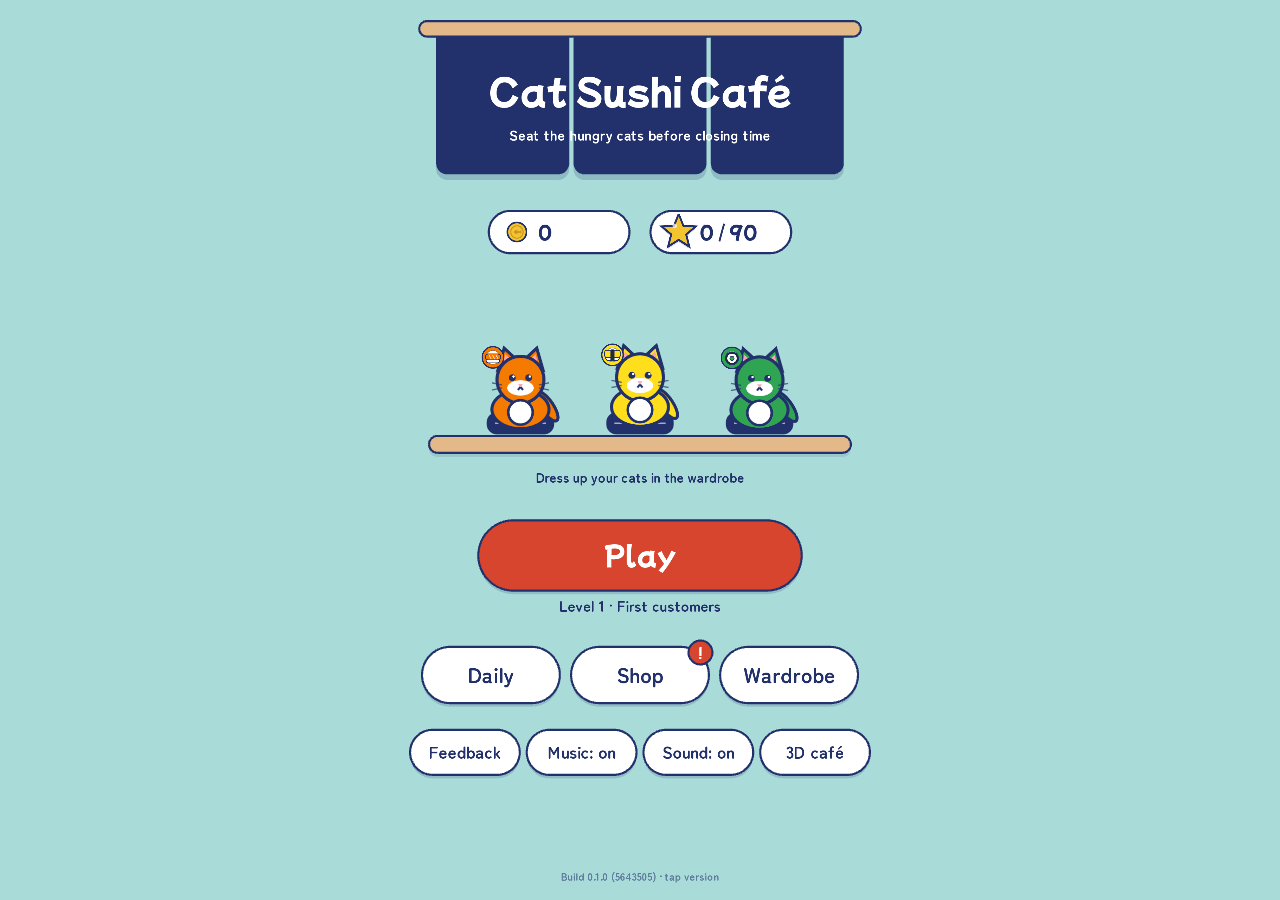
==== index.html @ 8b05ab79 "Play-test build 0.1.0 (5643505)" ====
<!doctype html>
<html lang="en">
  <head>
    <meta charset="UTF-8" />
    <meta name="viewport" content="width=device-width, initial-scale=1.0, viewport-fit=cover, user-scalable=no" />
    <meta name="theme-color" content="#A9DCD9" />
    <!-- Add to Home Screen: full screen, portrait, café icon (iPhone testers play from a web link). -->
    <link rel="manifest" href="manifest.webmanifest" />
    <link rel="apple-touch-icon" href="apple-touch-icon.png" />
    <meta name="mobile-web-app-capable" content="yes" />
    <meta name="apple-mobile-web-app-capable" content="yes" />
    <meta name="apple-mobile-web-app-title" content="Sushi Café" />
    <meta name="apple-mobile-web-app-status-bar-style" content="default" />
    <title>Cat Sushi Café</title>
    <style>html,body{touch-action:none;-webkit-user-select:none;user-select:none;-webkit-tap-highlight-color:transparent;background:#a9dcd9;height:100%;margin:0;overflow:hidden}#game{inset:env(safe-area-inset-top) env(safe-area-inset-right) env(safe-area-inset-bottom) env(safe-area-inset-left);position:fixed}</style>
    <script type="module" crossorigin src="./assets/index-CEwOtUne.js"></script>
    <link rel="stylesheet" crossorigin href="./assets/index-C7m6TILp.css">
  </head>
  <body>
    <div id="game"></div>
  </body>
</html>
---- assets/index-C7m6TILp.css ----
@font-face{font-family:Mochiy Pop One;font-style:normal;font-display:swap;font-weight:400;src:url(./mochiy-pop-one-latin-400-normal-B-XEkQuZ.woff2)format("woff2"),url(./mochiy-pop-one-latin-400-normal-D7_dByCQ.woff)format("woff")}@font-face{font-family:Zen Maru Gothic;font-style:normal;font-display:swap;font-weight:500;src:url(./zen-maru-gothic-latin-500-normal-SHJzRquW.woff2)format("woff2"),url(./zen-maru-gothic-latin-500-normal-D59FZFUh.woff)format("woff")}@font-face{font-family:Zen Maru Gothic;font-style:normal;font-display:swap;font-weight:700;src:url(./zen-maru-gothic-latin-700-normal-CSiy1nnP.woff2)format("woff2"),url(./zen-maru-gothic-latin-700-normal-Cb4EHpDE.woff)format("woff")}
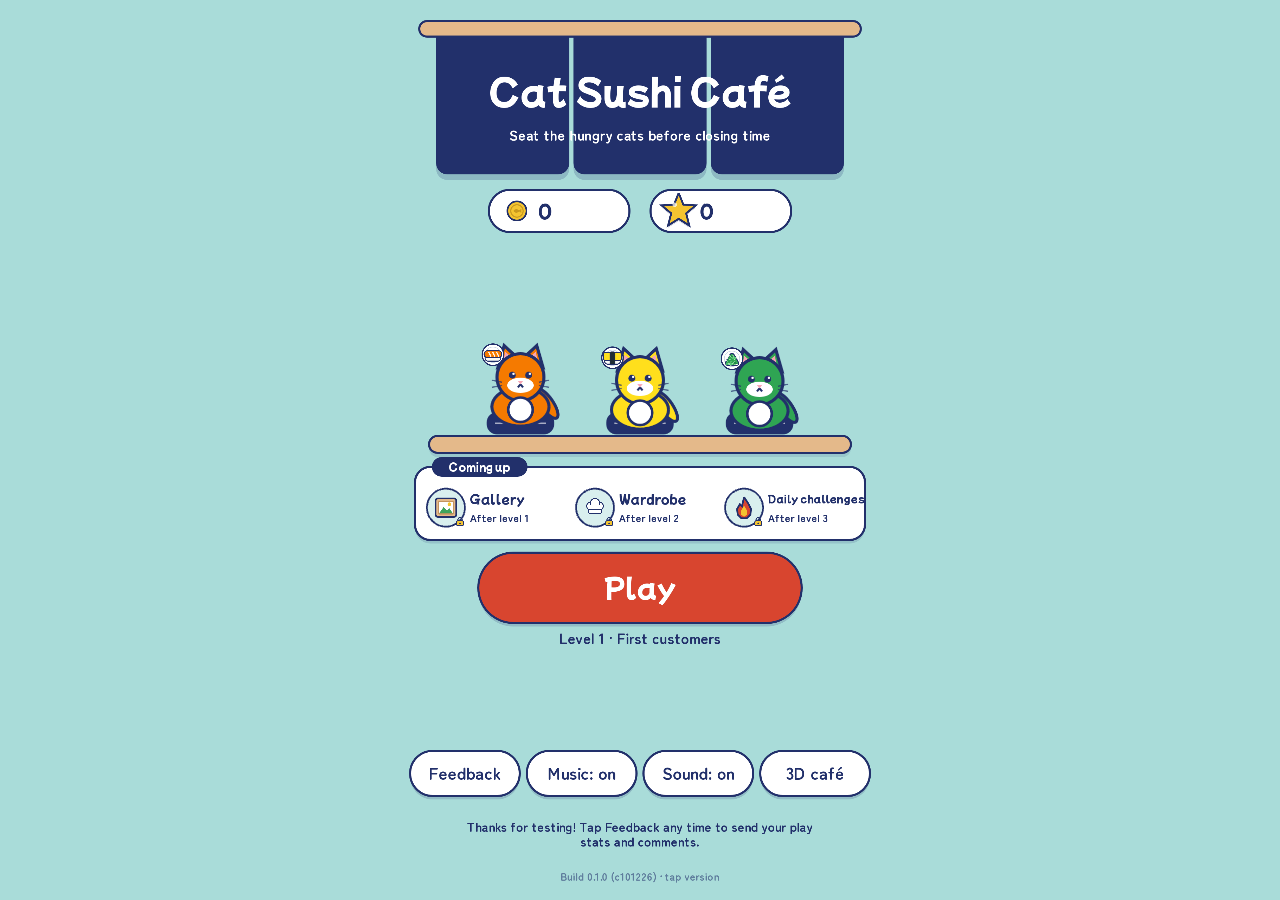
==== commit 7eab1e37: "Play-test build 0.1.0 (c101226)" ====
--- a/index.html
+++ b/index.html
@@ -13,7 +13,7 @@
     <meta name="apple-mobile-web-app-status-bar-style" content="default" />
     <title>Cat Sushi Café</title>
     <style>html,body{touch-action:none;-webkit-user-select:none;user-select:none;-webkit-tap-highlight-color:transparent;background:#a9dcd9;height:100%;margin:0;overflow:hidden}#game{inset:env(safe-area-inset-top) env(safe-area-inset-right) env(safe-area-inset-bottom) env(safe-area-inset-left);position:fixed}</style>
-    <script type="module" crossorigin src="./assets/index-CEwOtUne.js"></script>
+    <script type="module" crossorigin src="./assets/index-DEZX05BX.js"></script>
     <link rel="stylesheet" crossorigin href="./assets/index-C7m6TILp.css">
   </head>
   <body>
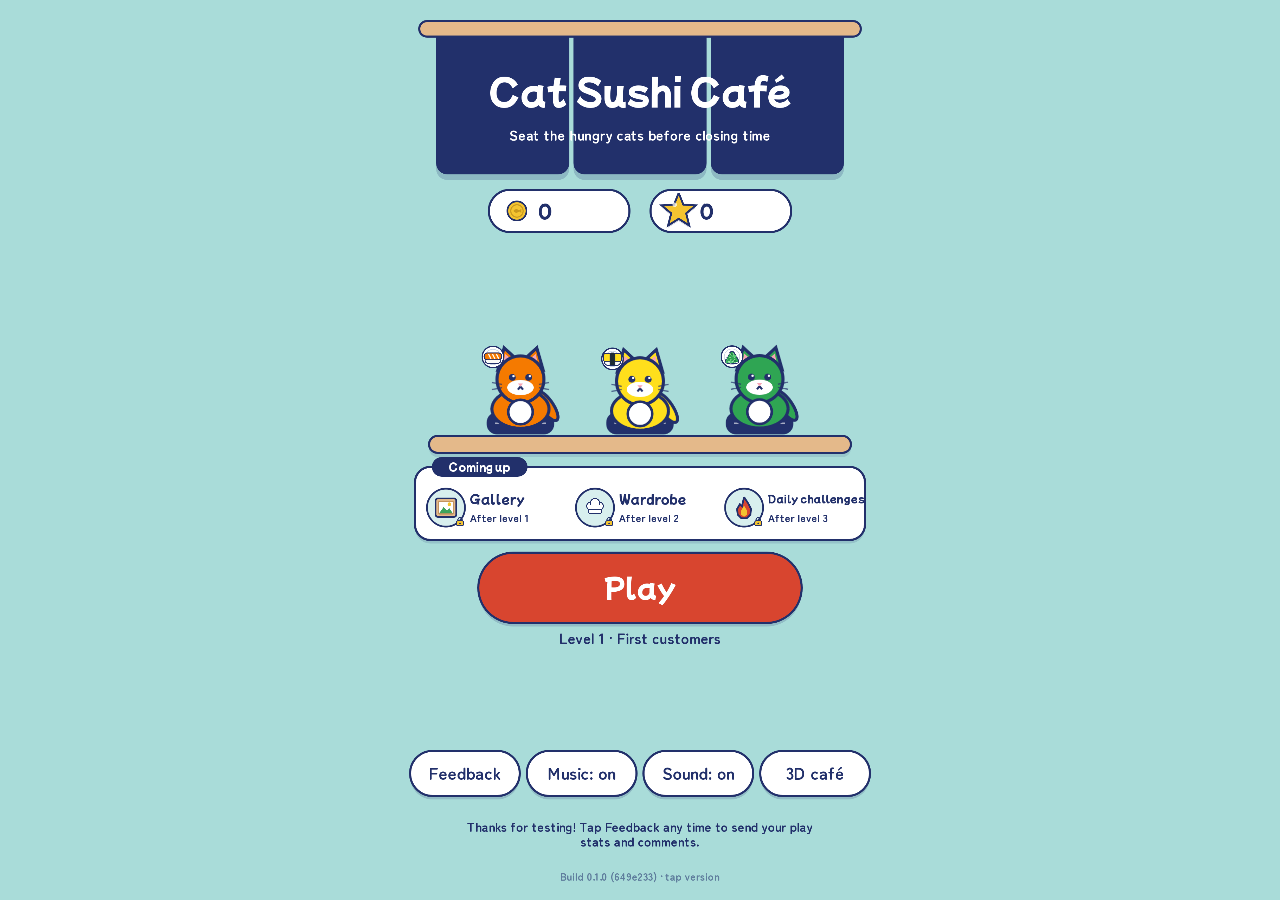
==== commit af22ed94: "Play-test build 0.1.0 (649e233)" ====
--- a/index.html
+++ b/index.html
@@ -13,7 +13,7 @@
     <meta name="apple-mobile-web-app-status-bar-style" content="default" />
     <title>Cat Sushi Café</title>
     <style>html,body{touch-action:none;-webkit-user-select:none;user-select:none;-webkit-tap-highlight-color:transparent;background:#a9dcd9;height:100%;margin:0;overflow:hidden}#game{inset:env(safe-area-inset-top) env(safe-area-inset-right) env(safe-area-inset-bottom) env(safe-area-inset-left);position:fixed}</style>
-    <script type="module" crossorigin src="./assets/index-DEZX05BX.js"></script>
+    <script type="module" crossorigin src="./assets/index-K9d8WIur.js"></script>
     <link rel="stylesheet" crossorigin href="./assets/index-C7m6TILp.css">
   </head>
   <body>
